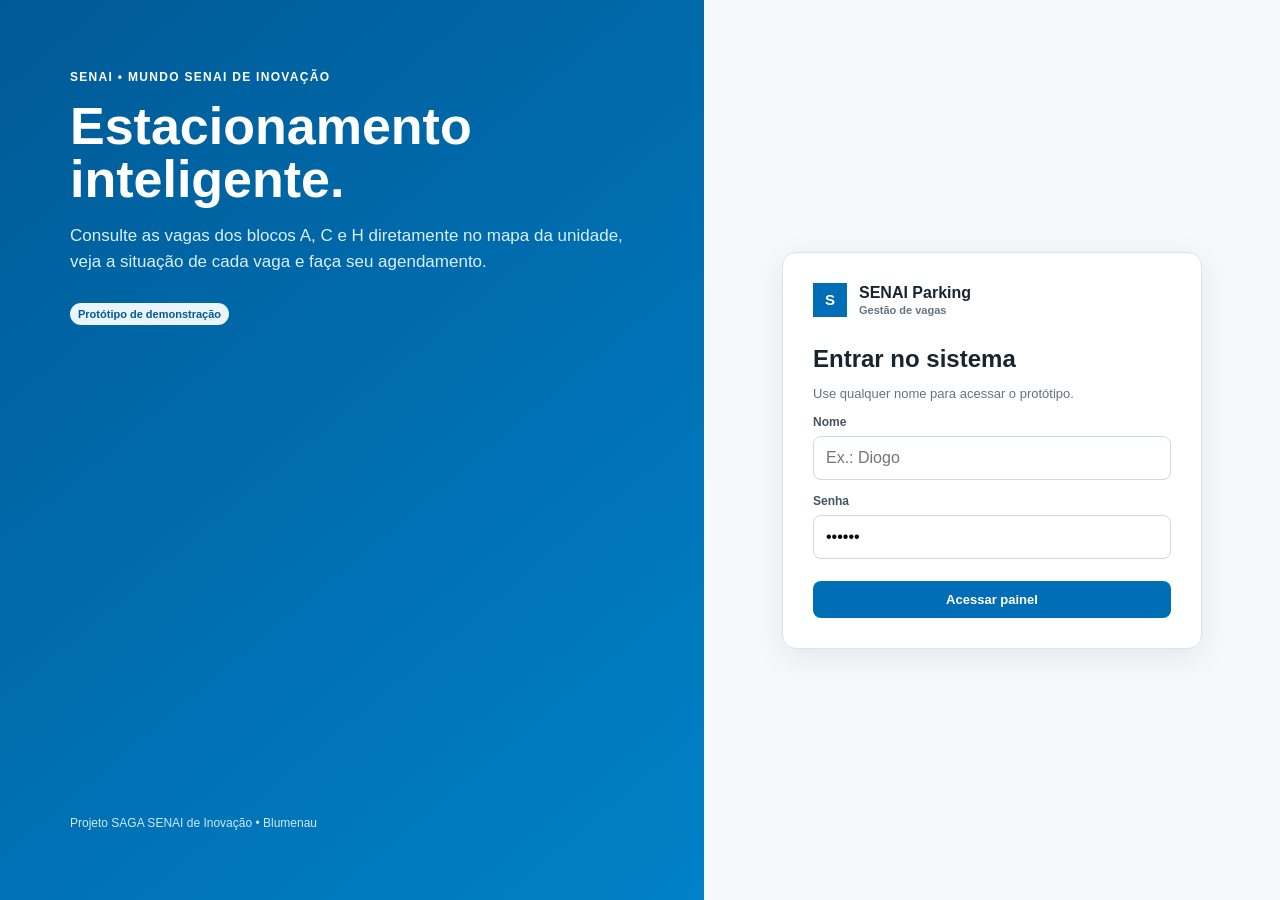
==== senai-parking/index.html @ 9b5075c1 "commit inicial" ====
<!doctype html>
<html lang="pt-BR">
  <head>
    <meta charset="utf-8">
    <meta name="viewport" content="width=device-width, initial-scale=1">
    <title>SENAI Parking | Acesso</title>
    <link rel="stylesheet" href="css/style.css">
  </head>
  <body>
    <div class="login-page">
      <section class="login-side">
        <div>
          <div class="login-kicker">SENAI • Mundo SENAI de Inovação</div>
          <h1>Estacionamento<br>inteligente.</h1>
          <p>Consulte as vagas dos blocos A, C e H diretamente no mapa da unidade, veja a situação de cada vaga e faça seu agendamento.</p>
          <div class="badge blue" style="display:inline-block;margin-top:10px">Protótipo de demonstração</div>
        </div>
        <div style="font-size:12px;color:#cde9fb">Projeto SAGA SENAI de Inovação • Blumenau</div>
      </section>
      <section class="login-panel">
        <div class="login-box">
          <div class="brand">
            <div class="brand-mark">S</div>
            <div>SENAI Parking<small>Gestão de vagas</small></div>
          </div>
          <h2 style="margin-top:28px">Entrar no sistema</h2>
          <p>Use qualquer nome para acessar o protótipo.</p>
          <form id="loginForm">
            <div class="field">
              <label>Nome</label>
              <input id="name" placeholder="Ex.: Diogo" required>
            </div>
            <div class="field">
              <label>Senha</label>
              <input type="password" value="123456" required>
            </div>
            <button class="btn btn-primary" style="width:100%;margin-top:8px">Acessar painel</button>
          </form>
        </div>
      </section>
    </div>
    <script src="js/app.js"></script>
  </body>
</html>
---- senai-parking/css/style.css ----
:root {
  --blue: #006eb7;
  --blue2: #004b82;
  --blue3: #eaf5fb;
  --ink: #182430;
  --muted: #657381;
  --line: #dbe3ea;
  --bg: #f4f7f9;
  --green: #2dbb73;
  --red: #e14949;
  --yellow: #f2b72e;
  --white: #fff;
  --shadow: 0 8px 30px rgba(17, 38, 58, 0.08);
}

* {
  box-sizing: border-box;
}

body {
  margin: 0;
  font-family: Arial, Helvetica, sans-serif;
  background: var(--bg);
  color: var(--ink);
}

a {
  text-decoration: none;
  color: inherit;
}

.topbar {
  height: 66px;
  background: #fff;
  border-bottom: 1px solid var(--line);
  display: flex;
  align-items: center;
  justify-content: space-between;
  padding: 0 26px;
  position: sticky;
  top: 0;
  z-index: 50;
}

.brand {
  display: flex;
  gap: 12px;
  align-items: center;
  font-weight: 800;
}

.brand-mark {
  width: 34px;
  height: 34px;
  background: var(--blue);
  color: #fff;
  display: grid;
  place-items: center;
  font-weight: 900;
  font-size: 15px;
}

.brand small {
  display: block;
  color: var(--muted);
  font-weight: 600;
  font-size: 11px;
  margin-top: 2px;
}

.topnav {
  display: flex;
  gap: 6px;
}

.topnav a {
  padding: 10px 12px;
  border-radius: 8px;
  color: #445362;
  font-size: 14px;
  font-weight: 700;
}

.topnav a:hover,
.topnav a.active {
  background: var(--blue3);
  color: var(--blue2);
}

.page {
  display: grid;
  grid-template-columns: 230px 1fr;
  min-height: calc(100vh - 66px);
}

.sidebar {
  background: #fff;
  border-right: 1px solid var(--line);
  padding: 22px 14px;
}

.side-title {
  font-size: 11px;
  text-transform: uppercase;
  letter-spacing: 1px;
  color: #8a98a5;
  padding: 8px 12px;
}

.side-link {
  display: flex;
  align-items: center;
  gap: 10px;
  padding: 11px 12px;
  border-radius: 8px;
  color: #465664;
  font-size: 14px;
  font-weight: 700;
  margin: 2px 0;
}

.side-link:hover,
.side-link.active {
  background: #eaf5fb;
  color: var(--blue2);
}

.content {
  padding: 26px;
  max-width: 1500px;
  width: 100%;
  margin: auto;
}

.title-row {
  display: flex;
  justify-content: space-between;
  gap: 20px;
  align-items: flex-end;
  margin-bottom: 22px;
}

.eyebrow {
  font-size: 12px;
  font-weight: 800;
  letter-spacing: .9px;
  color: var(--blue);
  text-transform: uppercase;
}

.title {
  font-size: 31px;
  margin: 4px 0 0;
  font-weight: 800;
}

.subtitle {
  font-size: 14px;
  color: var(--muted);
  margin: 6px 0 0;
}

.btn {
  border: 0;
  border-radius: 8px;
  padding: 11px 15px;
  font-weight: 800;
  font-size: 13px;
  cursor: pointer;
  display: inline-flex;
  align-items: center;
  justify-content: center;
  gap: 8px;
}

.btn-primary {
  background: var(--blue);
  color: #fff;
}

.btn-primary:hover {
  background: #005b98;
}

.btn-light {
  background: #fff;
  border: 1px solid var(--line);
  color: #334351;
}

.btn-danger {
  background: #fdecec;
  color: #b92f2f;
}

.grid {
  display: grid;
  gap: 16px;
}

.g4 {
  grid-template-columns: repeat(4, minmax(0, 1fr));
}

.g3 {
  grid-template-columns: repeat(3, minmax(0, 1fr));
}

.g2 {
  grid-template-columns: repeat(2, minmax(0, 1fr));
}

.card {
  background: #fff;
  border: 1px solid var(--line);
  border-radius: 12px;
  box-shadow: var(--shadow);
}

.pad {
  padding: 18px;
}

.metric .label {
  font-size: 12px;
  color: var(--muted);
  font-weight: 700;
}

.metric .num {
  font-size: 29px;
  font-weight: 900;
  margin-top: 9px;
}

.metric .foot {
  font-size: 12px;
  color: var(--muted);
  margin-top: 5px;
}

.metric.green {
  border-top: 4px solid var(--green);
}

.metric.red {
  border-top: 4px solid var(--red);
}

.metric.yellow {
  border-top: 4px solid var(--yellow);
}

.metric.blue {
  border-top: 4px solid var(--blue);
}

.section-head {
  display: flex;
  align-items: center;
  justify-content: space-between;
  margin-bottom: 14px;
}

.section-head h2 {
  font-size: 18px;
  margin: 0;
}

.section-head span {
  font-size: 12px;
  color: var(--muted);
}

.list {
  display: grid;
  gap: 10px;
}

.list-item {
  display: flex;
  justify-content: space-between;
  align-items: center;
  padding: 13px 0;
  border-bottom: 1px solid #edf1f4;
}

.list-item:last-child {
  border-bottom: 0;
}

.badge {
  padding: 5px 8px;
  border-radius: 999px;
  font-size: 11px;
  font-weight: 800;
}

.badge.green {
  background: #e8f8ef;
  color: #178c53;
}

.badge.red {
  background: #fdecec;
  color: #b82f2f;
}

.badge.yellow {
  background: #fff6dc;
  color: #9b7100;
}

.badge.blue {
  background: #e9f4fb;
  color: #005b98;
}

.login-page {
  min-height: 100vh;
  display: grid;
  grid-template-columns: 1.1fr .9fr;
}

.login-side {
  background: linear-gradient(140deg, #005a96, #0081c8);
  color: #fff;
  padding: 70px;
  display: flex;
  flex-direction: column;
  justify-content: space-between;
}

.login-side h1 {
  font-size: 52px;
  line-height: 1.02;
  margin: 16px 0;
}

.login-side p {
  max-width: 620px;
  color: #d9efff;
  font-size: 17px;
  line-height: 1.55;
}

.login-kicker {
  font-weight: 800;
  letter-spacing: 1.3px;
  text-transform: uppercase;
  font-size: 12px;
}

.login-panel {
  display: flex;
  align-items: center;
  justify-content: center;
  padding: 40px;
  background: #f6f9fb;
}

.login-box {
  width: min(420px, 100%);
  background: #fff;
  border: 1px solid var(--line);
  border-radius: 14px;
  padding: 30px;
  box-shadow: var(--shadow);
}

.login-box h2 {
  margin: 0 0 7px;
  font-size: 24px;
}

.login-box p {
  color: var(--muted);
  font-size: 13px;
}

.field {
  display: grid;
  gap: 7px;
  margin: 14px 0;
}

.field label {
  font-size: 12px;
  font-weight: 800;
  color: #455463;
}

.field input,
.field select,
.field textarea {
  width: 100%;
  padding: 12px;
  border: 1px solid #cfd9e1;
  border-radius: 8px;
  font: inherit;
  background: #fff;
}

.field input:focus,
.field select:focus {
  outline: 2px solid #b8dff4;
  border-color: var(--blue);
}

.map-layout {
  display: grid;
  grid-template-columns: minmax(0, 1fr) 330px;
  gap: 18px;
}

.map-card {
  padding: 14px;
}

.map-toolbar {
  display: flex;
  justify-content: space-between;
  align-items: center;
  gap: 12px;
  margin-bottom: 12px;
  flex-wrap: wrap;
}

.switch {
  display: flex;
  gap: 5px;
  background: #edf3f7;
  padding: 4px;
  border-radius: 10px;
}

.switch button {
  border: 0;
  background: transparent;
  padding: 9px 14px;
  border-radius: 7px;
  font-weight: 800;
  color: #536272;
  cursor: pointer;
}

.switch button.active {
  background: #fff;
  color: var(--blue2);
  box-shadow: 0 2px 7px rgba(0, 0, 0, .07);
}

.legend {
  display: flex;
  flex-wrap: wrap;
  gap: 13px;
  font-size: 12px;
  color: #5e6d7b;
}

.legend i {
  width: 10px;
  height: 10px;
  display: inline-block;
  border-radius: 50%;
  margin-right: 5px;
}

.i-green {
  background: var(--green);
}

.i-red {
  background: var(--red);
}

.i-yellow {
  background: var(--yellow);
}

.map-wrap {
  position: relative;
  background: #eef2f5;
  border-radius: 10px;
  overflow: hidden;
  border: 1px solid var(--line);
  min-height: 540px;
  display: flex;
  align-items: center;
  justify-content: center;
}

.map-wrap img {
  width: 100%;
  height: auto;
  display: block;
}

.detail {
  display: grid;
  gap: 12px;
}

.detail-top {
  padding: 18px;
}

.detail-id {
  font-size: 30px;
  font-weight: 900;
}

.detail-status {
  margin-top: 7px;
}

.detail-meta {
  display: grid;
  gap: 10px;
  padding-top: 16px;
  margin-top: 16px;
  border-top: 1px solid var(--line);
}

.meta-row {
  display: flex;
  justify-content: space-between;
  font-size: 12px;
}

.meta-row span:first-child {
  color: var(--muted);
}

.detail-action {
  padding: 14px;
  border-top: 1px solid var(--line);
}

.table {
  width: 100%;
  border-collapse: collapse;
}

.table th,
.table td {
  text-align: left;
  padding: 12px 10px;
  border-bottom: 1px solid #edf1f4;
  font-size: 13px;
}

.table th {
  font-size: 11px;
  text-transform: uppercase;
  letter-spacing: .6px;
  color: #70808f;
}

.empty {
  padding: 36px;
  text-align: center;
  color: var(--muted);
}

.toast {
  position: fixed;
  right: 24px;
  bottom: 24px;
  background: #172532;
  color: #fff;
  padding: 13px 16px;
  border-radius: 9px;
  box-shadow: 0 12px 30px rgba(0, 0, 0, .2);
  font-size: 13px;
  display: none;
  z-index: 80;
}

.toast.show {
  display: block;
}

@media(max-width: 1050px) {
  .page {
    grid-template-columns: 1fr;
  }
  .sidebar {
    display: none;
  }
  .g4,
  .g3 {
    grid-template-columns: repeat(2, 1fr);
  }
  .map-layout {
    grid-template-columns: 1fr;
  }
  .detail {
    grid-template-columns: 1fr 1fr;
  }
  .detail-action {
    border-top: 0;
  }
  .login-page {
    grid-template-columns: 1fr;
  }
  .login-side {
    padding: 42px;
  }
  .login-side h1 {
    font-size: 40px;
  }
}

@media(max-width: 640px) {
  .content {
    padding: 16px;
  }
  .topbar {
    padding: 0 14px;
  }
  .topnav {
    display: none;
  }
  .g4,
  .g3,
  .g2 {
    grid-template-columns: 1fr;
  }
  .title {
    font-size: 25px;
  }
  .title-row {
    align-items: flex-start;
    flex-direction: column;
  }
  .map-wrap {
    min-height: 320px;
  }
  .detail {
    grid-template-columns: 1fr;
  }
  .login-side {
    padding: 30px;
  }
  .login-side h1 {
    font-size: 35px;
  }
}

.map-card {
  overflow: hidden;
}

.map-wrap {
  min-height: 0;
  aspect-ratio: 16/10;
  background: #dfe6eb;
}

.map-wrap img {
  width: 100%;
  height: 100%;
  object-fit: contain;
  object-position: center;
}

.field-label {
  display: flex;
  flex-direction: column;
  gap: 5px;
  font-size: 11px;
  font-weight: 800;
  color: var(--muted);
  margin-bottom: 9px;
}

.field-label input {
  border: 1px solid var(--line);
  border-radius: 7px;
  padding: 9px 10px;
  background: #fff;
  color: var(--text);
  font: inherit;
}

.full {
  width: 100%;
  margin-top: 3px;
}

.rule-box {
  border: 1px solid var(--line);
  background: #f7fafc;
  border-radius: 10px;
  padding: 16px;
  color: #4b5c6b;
}

.rule-box p {
  margin: 0 0 11px;
  font-size: 13px;
}

.rule-box small {
  display: block;
  margin-top: 14px;
  color: var(--muted);
  line-height: 1.5;
}

.table-scroll {
  overflow: auto;
}

@media(max-width: 900px) {
}

@media(max-width: 640px) {
  .map-wrap {
    aspect-ratio: 1/1.08;
  }
  .map-card {
    padding: 10px;
  }
}

.spot-selector-panel {
  padding: 18px;
  border-bottom: 1px solid var(--line);
}

.selector-label {
  display: block;
  font-size: 11px;
  font-weight: 800;
  color: var(--muted);
  margin: 12px 0 6px;
}

.spot-selector {
  width: 100%;
  padding: 12px 13px;
  border: 1px solid var(--line);
  border-radius: 9px;
  background: #fff;
  color: var(--ink);
  font: inherit;
  font-weight: 700;
  cursor: pointer;
  transition: color .15s ease, border-color .15s ease, background-color .15s ease;
}

.spot-selector.status-green {
  color: var(--green);
  border-color: #b9e7cf;
  background: #f4fcf7;
}

.spot-selector.status-red {
  color: var(--red);
  border-color: #f2bcbc;
  background: #fff7f7;
}

.spot-selector.status-yellow {
  color: #9b7100;
  border-color: #ead48d;
  background: #fffaf0;
}

.spot-selector option.spot-option.green {
  color: var(--green);
}

.spot-selector option.spot-option.red {
  color: var(--red);
}

.spot-selector option.spot-option.yellow {
  color: #9b7100;
}

.spot-selector:focus {
  outline: 2px solid #b8dff4;
  border-color: var(--blue);
}

.selector-hint {
  margin-top: 10px;
  font-size: 12px;
  line-height: 1.5;
  color: var(--muted);
}

.page-visualizar .map-layout {
  grid-template-columns: minmax(0, 1fr) 310px;
  align-items: start;
}

.page-visualizar .map-card {
  padding: 16px;
}

.page-visualizar .map-wrap {
  min-height: 0;
  height: calc(100vh - 220px);
  max-height: 900px;
  aspect-ratio: auto;
}

.page-visualizar .map-wrap img {
  width: 100%;
  height: 100%;
  object-fit: contain;
}

.view-only-note {
  padding: 14px;
  border: 1px solid var(--line);
  background: #f7fafc;
  border-radius: 9px;
  color: var(--muted);
  font-size: 12px;
  line-height: 1.55;
}

.view-only-note a {
  display: inline-block;
  margin-top: 7px;
  color: var(--blue2);
  font-weight: 800;
}

@media(max-width: 1050px) {
  .page-visualizar .map-wrap {
    height: clamp(420px, 70vh, 800px);
  }
}

@media(max-width: 640px) {
  .page-visualizar .map-wrap {
    height: clamp(360px, 65vh, 650px);
  }
}
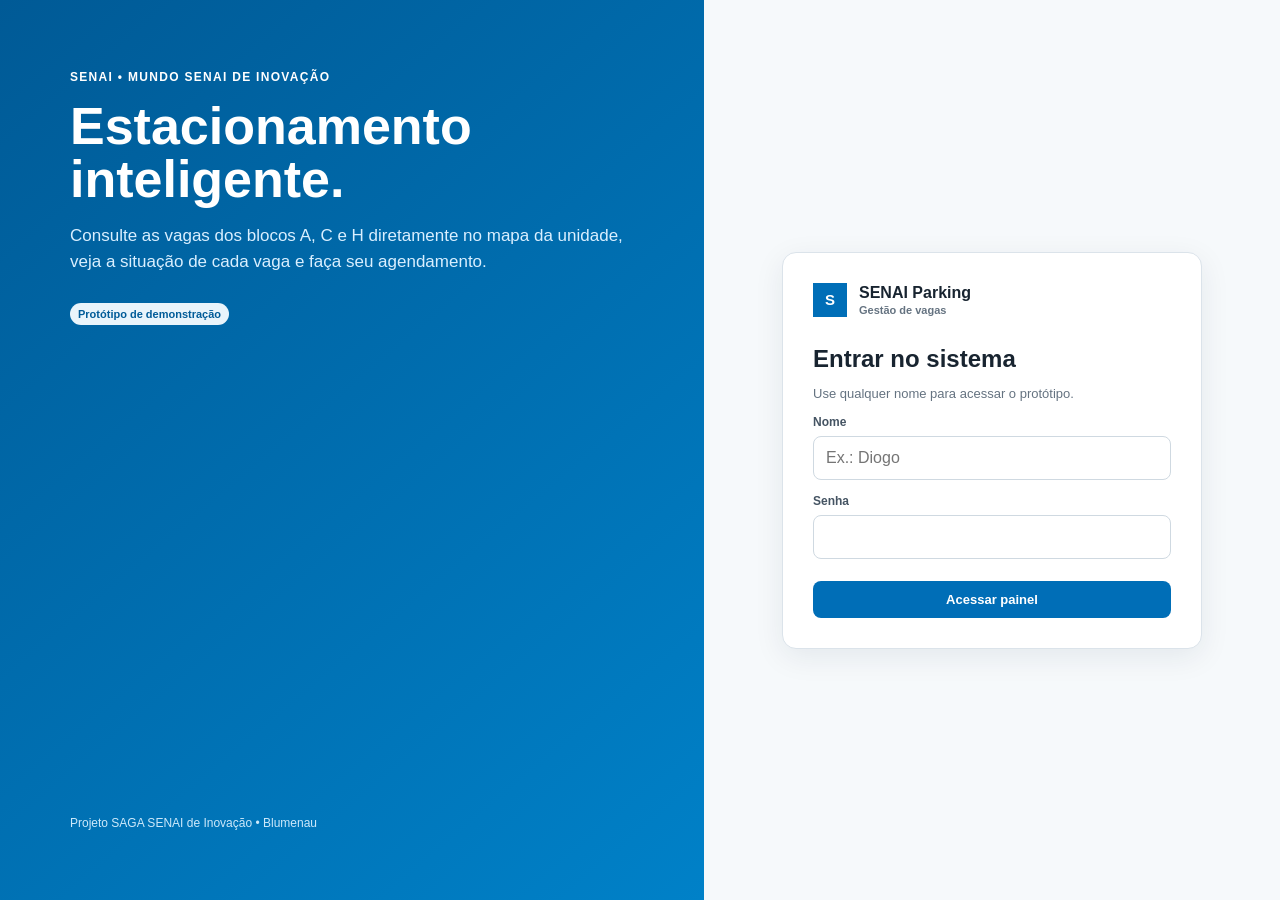
==== commit 0671acc8: "fix: remove vizualizacao de vagas" ====
--- a/senai-parking/index.html
+++ b/senai-parking/index.html
@@ -32,7 +32,7 @@
             </div>
             <div class="field">
               <label>Senha</label>
-              <input type="password" value="123456" required>
+              <input type="password" required>
             </div>
             <button class="btn btn-primary" style="width:100%;margin-top:8px">Acessar painel</button>
           </form>
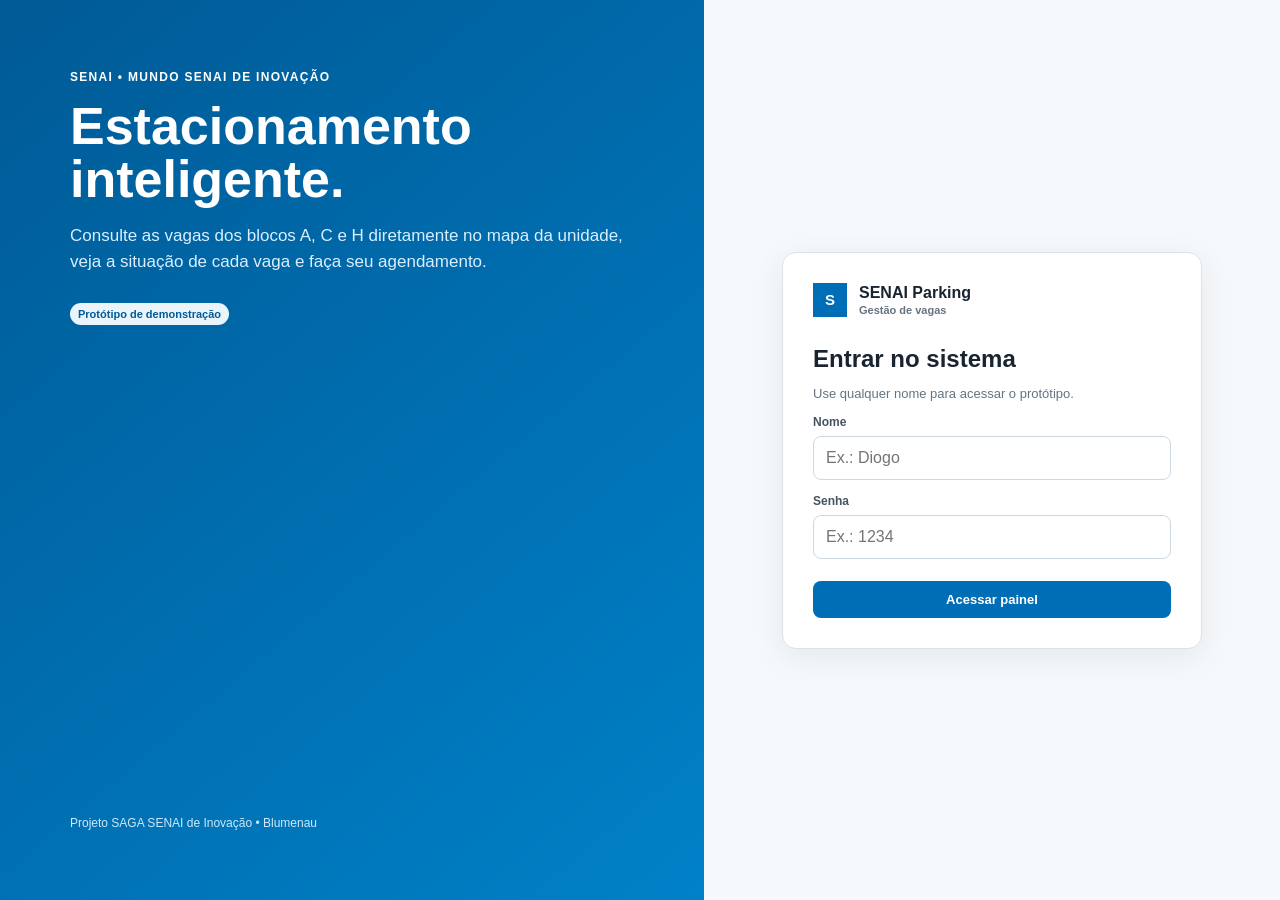
==== commit 34e25b31: "Style:Exemplo de senha para entrar no sistema" ====
--- a/senai-parking/index.html
+++ b/senai-parking/index.html
@@ -32,7 +32,7 @@
             </div>
             <div class="field">
               <label>Senha</label>
-              <input type="password" required>
+              <input type="password" placeholder="Ex.: 1234" required>
             </div>
             <button class="btn btn-primary" style="width:100%;margin-top:8px">Acessar painel</button>
           </form>
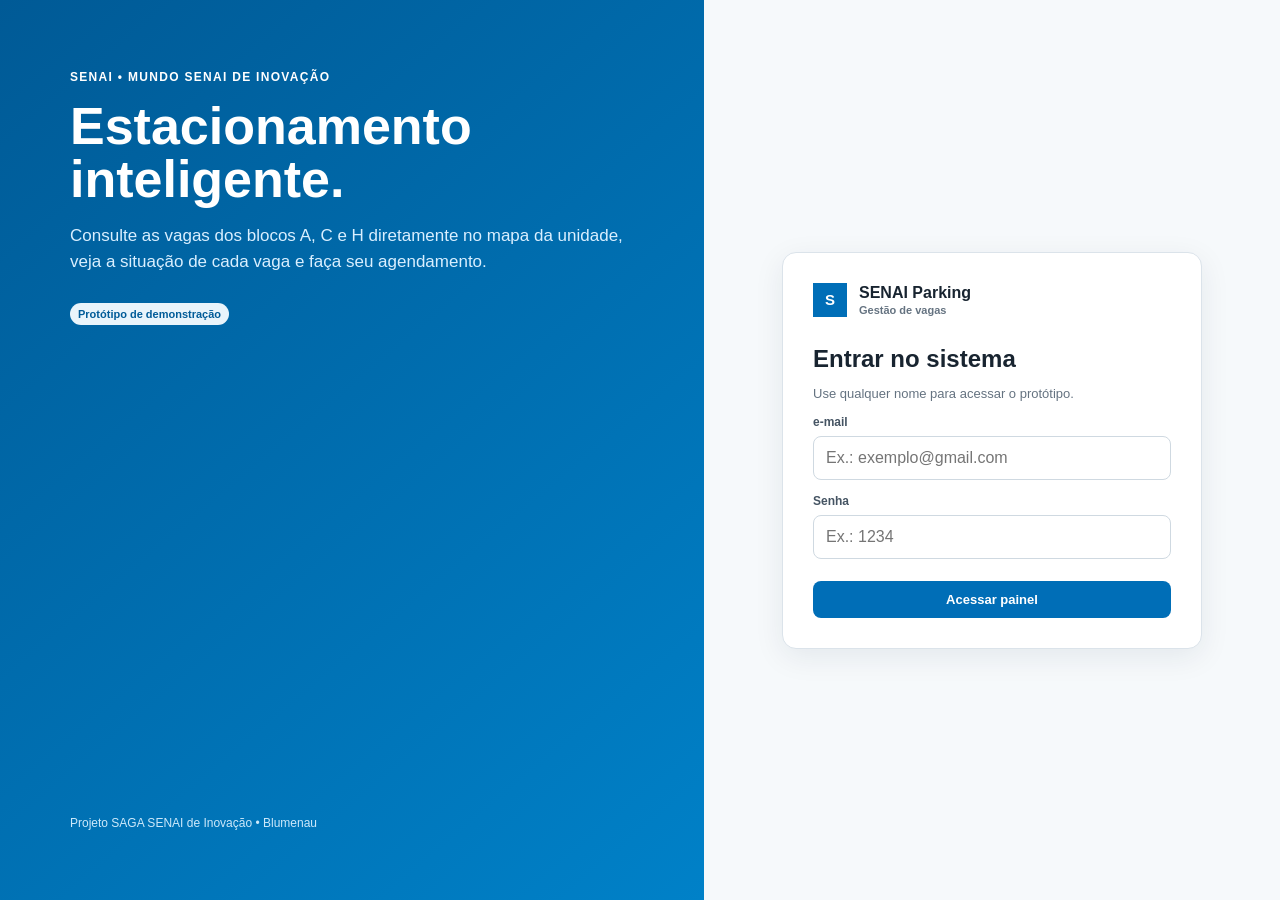
==== commit 039b6406: "feat: adiciona pagamento de sanções" ====
--- a/senai-parking/index.html
+++ b/senai-parking/index.html
@@ -27,8 +27,8 @@
           <p>Use qualquer nome para acessar o protótipo.</p>
           <form id="loginForm">
             <div class="field">
-              <label>Nome</label>
-              <input id="name" placeholder="Ex.: Diogo" required>
+              <label>e-mail</label>
+              <input id="name" placeholder="Ex.: exemplo@gmail.com" required>
             </div>
             <div class="field">
               <label>Senha</label>
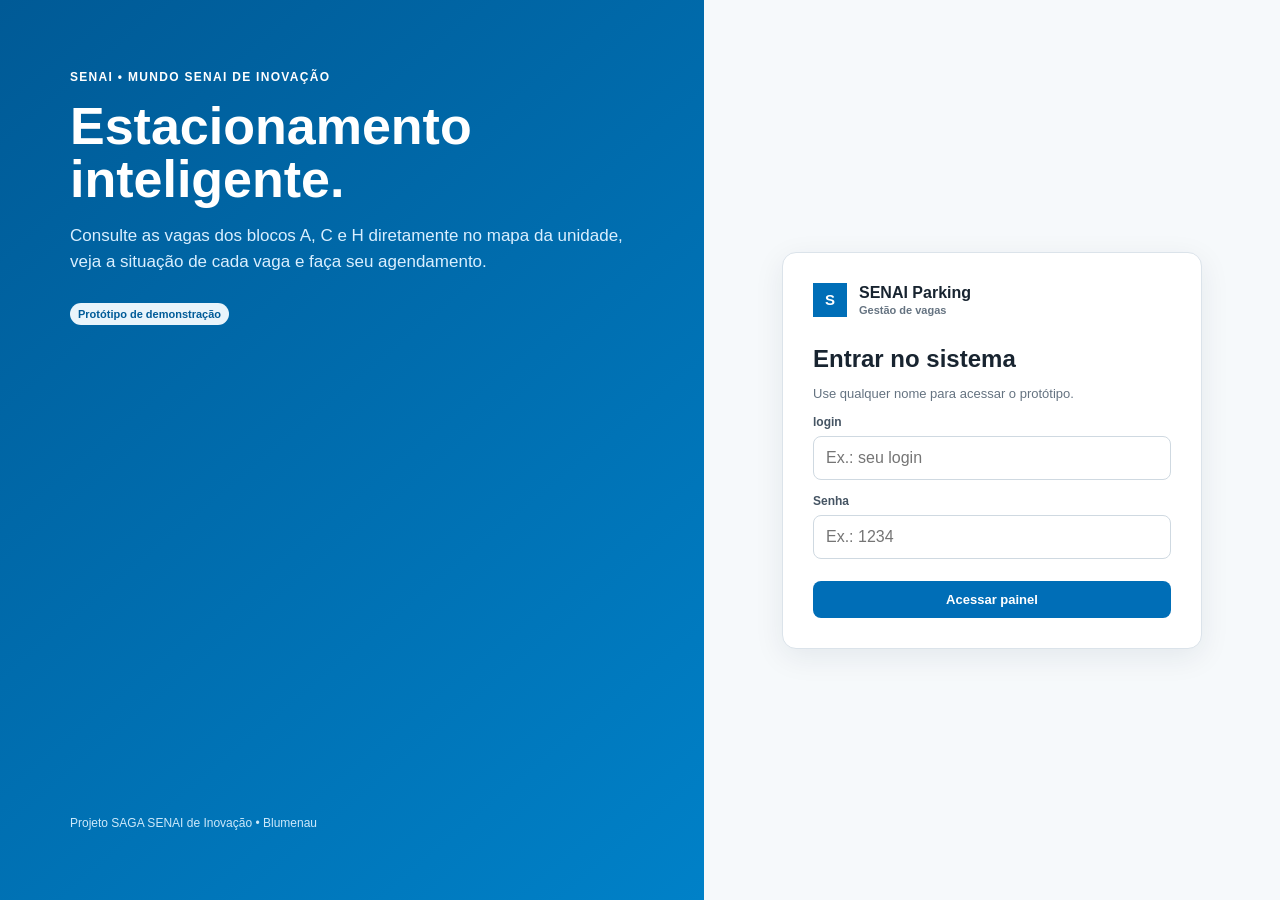
==== commit 19a09cbf: "fix: alteração para compatibilizar com o banco de dados" ====
--- a/senai-parking/index.html
+++ b/senai-parking/index.html
@@ -27,8 +27,8 @@
           <p>Use qualquer nome para acessar o protótipo.</p>
           <form id="loginForm">
             <div class="field">
-              <label>e-mail</label>
-              <input id="name" placeholder="Ex.: exemplo@gmail.com" required>
+              <label>login</label>
+              <input id="login" placeholder="Ex.: seu login" required>
             </div>
             <div class="field">
               <label>Senha</label>
